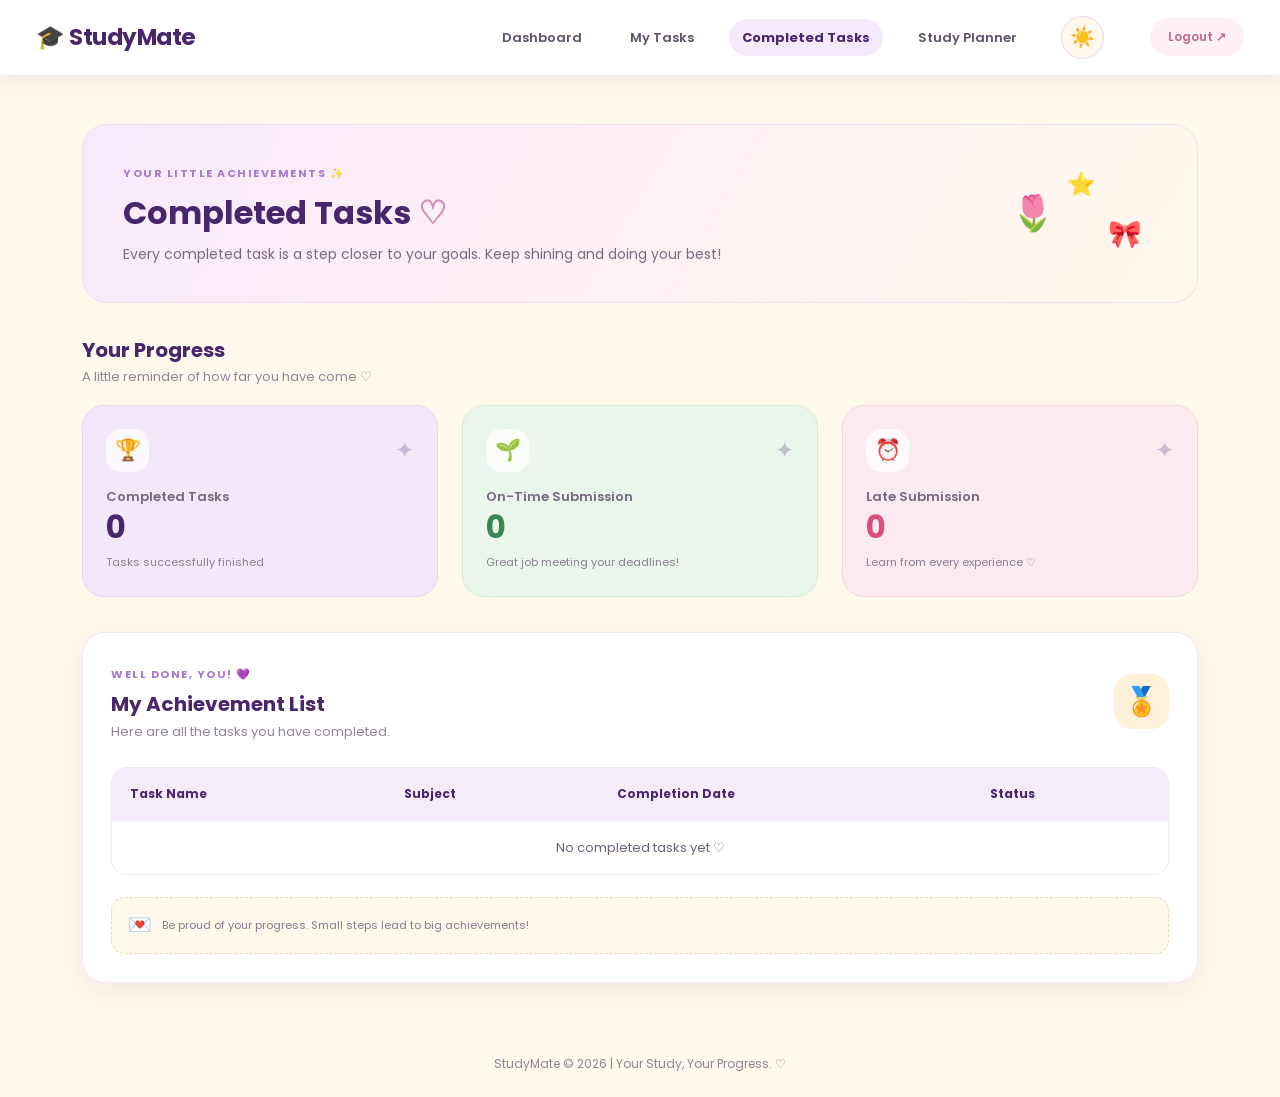
==== completed.html @ da278262 "first commit" ====
<!DOCTYPE html>
<html lang="en">

<head>
    <meta charset="UTF-8">
    <meta name="viewport" content="width=device-width, initial-scale=1.0">

    <title>Completed Tasks | StudyMate</title>

    <!-- Bootstrap 5 -->
    <link href="https://cdn.jsdelivr.net/npm/bootstrap@5.3.3/dist/css/bootstrap.min.css" rel="stylesheet">

    <!-- Google Font -->
    <link href="https://fonts.googleapis.com/css2?family=Poppins:wght@400;500;600;700&display=swap" rel="stylesheet">

    <!-- Main CSS -->
    <link rel="stylesheet" href="style.css">
</head>

<body class="dashboard-page tasks-page completed-page">

    <!-- NAVBAR -->
    <nav class="navbar navbar-expand-lg study-navbar px-4">

        <div class="container-fluid">

            <a class="navbar-brand fw-bold" href="dashboard.html">
                🎓 StudyMate
            </a>


            <button class="navbar-toggler" type="button"
                data-bs-toggle="collapse"
                data-bs-target="#navbarMenu"
                aria-controls="navbarMenu"
                aria-expanded="false"
                aria-label="Toggle navigation">

                <span class="navbar-toggler-icon"></span>

            </button>


            <div class="collapse navbar-collapse" id="navbarMenu">

                <ul class="navbar-nav ms-auto align-items-lg-center">

                    <li class="nav-item">
                        <a class="nav-link" href="dashboard.html">
                            Dashboard
                        </a>
                    </li>


                    <li class="nav-item">
                        <a class="nav-link" href="tasks.html">
                            My Tasks
                        </a>
                    </li>


                    <li class="nav-item">
                        <a class="nav-link active fw-bold" href="completed.html">
                            Completed Tasks
                        </a>
                    </li>


                    <li class="nav-item">
                        <a class="nav-link" href="planner.html">
                            Study Planner
                        </a>
                    </li>


                    <!-- DARK MODE BUTTON -->
                    <li class="nav-item ms-lg-3">

                        <button type="button"
                            id="themeToggle"
                            class="theme-toggle"
                            aria-label="Toggle dark mode"
                            title="Change theme">

                            <span id="themeIcon">☀️</span>

                        </button>

                    </li>


                    <!-- LOGOUT BUTTON -->
                <li class="nav-item ms-lg-2">
                    <a href="index.html" class="logout-button">
                        Logout ↗
                    </a>
                </li>

                </ul>

            </div>

        </div>

    </nav>


    <!-- MAIN CONTENT -->
    <main class="container ct-container py-5">


        <!-- PAGE HEADING -->
        <section class="ct-welcome">

            <div>

                <span class="ct-small-label">
                    YOUR LITTLE ACHIEVEMENTS ✨
                </span>

                <h1>
                    Completed Tasks <span>♡</span>
                </h1>

                <p>
                    Every completed task is a step closer to your goals.
                    Keep shining and doing your best!
                </p>

            </div>


            <div class="ct-welcome-decoration">

                <span>🌷</span>
                <span>⭐</span>
                <span>🎀</span>

            </div>

        </section>


        <!-- SUMMARY SECTION -->
        <section class="ct-summary-section">

            <div class="ct-section-heading">

                <div>
                    <h4>Your Progress</h4>

                    <p>
                        A little reminder of how far you have come ♡
                    </p>
                </div>

            </div>


            <div class="row g-4">


                <!-- COMPLETED TASKS -->
                <div class="col-md-4">

                    <div class="ct-summary-card ct-purple-card">

                        <div class="ct-card-top">

                            <div class="ct-icon-circle">
                                🏆
                            </div>

                            <span class="ct-card-decoration">
                                ✦
                            </span>

                        </div>

                        <p>Completed Tasks</p>

                        <h2 id="completedCount">0</h2>

                        <small>
                            Tasks successfully finished
                        </small>

                    </div>

                </div>


                <!-- ON-TIME SUBMISSION -->
                <div class="col-md-4">

                    <div class="ct-summary-card ct-green-card">

                        <div class="ct-card-top">

                            <div class="ct-icon-circle">
                                🌱
                            </div>

                            <span class="ct-card-decoration">
                                ✦
                            </span>

                        </div>

                        <p>On-Time Submission</p>

                        <h2 id="onTimeCount">0</h2>

                        <small>
                            Great job meeting your deadlines!
                        </small>

                    </div>

                </div>


                <!-- LATE SUBMISSION -->
                <div class="col-md-4">

                    <div class="ct-summary-card ct-pink-card">

                        <div class="ct-card-top">

                            <div class="ct-icon-circle">
                                ⏰
                            </div>

                            <span class="ct-card-decoration">
                                ✦
                            </span>

                        </div>

                        <p>Late Submission</p>

                        <h2 id="lateCount">0</h2>

                        <small>
                            Learn from every experience ♡
                        </small>

                    </div>

                </div>

            </div>

        </section>


        <!-- ACHIEVEMENT LIST -->
        <section class="ct-achievement-card">

            <div class="ct-achievement-heading">

                <div>

                    <span class="ct-small-label">
                        WELL DONE, YOU! 💜
                    </span>

                    <h4>My Achievement List</h4>

                    <p>
                        Here are all the tasks you have completed.
                    </p>

                </div>


                <div class="ct-trophy-decoration">
                    🏅
                </div>

            </div>


            <!-- COMPLETED TASK TABLE -->
            <div class="table-responsive ct-table-wrapper">

                <table class="table align-middle ct-table">

                    <thead>

                        <tr>
                            <th>Task Name</th>
                            <th>Subject</th>
                            <th>Completion Date</th>
                            <th>Status</th>
                        </tr>

                    </thead>


                    <tbody id="completedTableBody">
                        <!-- Completed tasks will appear here -->
                    </tbody>

                </table>

            </div>


            <!-- BOTTOM NOTE -->
            <div class="ct-bottom-note">

                <span>💌</span>

                <p>
                    Be proud of your progress.
                    Small steps lead to big achievements!
                </p>

            </div>

        </section>

    </main>


    <!-- FOOTER -->
    <footer class="ct-footer text-center py-4">

        <p class="mb-0">
            StudyMate © 2026 | Your Study, Your Progress. ♡
        </p>

    </footer>


    <!-- BOOTSTRAP JAVASCRIPT -->
    <script src="https://cdn.jsdelivr.net/npm/bootstrap@5.3.3/dist/js/bootstrap.bundle.min.js"></script>

    <!-- STUDYMATE JAVASCRIPT -->
    <script src="script.js"></script>

</body>
</html>
---- style.css ----
/* GENERAL */
* {
    margin: 0;
    padding: 0;
    box-sizing: border-box;
}


/* General Background */
body {
    font-family: Arial, sans-serif;
    min-height: 100vh;
    background-color: #FFF8EC;
}

/* Login Page Background */
.login-page {
    background-image: url("bg.jpg");
    background-size: cover;
    background-position: center;
    background-repeat: no-repeat;
    background-attachment: fixed;
}

/* Dashboard Background */
.dashboard-page {
    background-color: #FFF8EC;
    background-image: none;
}

/* MAIN CONTAINER */
.login-container {
    min-height: 100vh;
    display: flex;
    flex-direction: column;
    justify-content: center;
    align-items: center;
    padding: 30px 20px;
}

/* BRAND SECTION */
.brand {
    margin-bottom: 35px;
}

.brand-row {
    display: flex;
    align-items: center;
    justify-content: center;
    gap: 15px;
}

.logo {
    display: flex;
    align-items: center;
    border-right: 2px solid #A879CC;
    padding-right: 15px;
}

.brand-text h1 {
    font-size: 48px;
    font-weight: bold;
    color: #49256C;
    margin: 0;
}

.slogan {
    color: #7541A5;
    font-size: 17px;
    font-style: italic;
    margin-top: 3px;
}

/* LOGIN BOX */
.login-box {
    background-color: #FFFFFF;
    width: 100%;
    max-width: 430px;
    padding: 40px;
    border-radius: 22px;
    text-align: center;
    box-shadow: 0 8px 25px rgba(91, 52, 120, 0.12);
    border: 1px solid #F0E4F4;
}

.login-box h2 {
    color: #49256C;
    font-weight: bold;
    margin-bottom: 8px;
}

.subtitle {
    color: #8B7899;
    margin-bottom: 25px;
}

/* INPUT */
.form-label {
    color: #49256C;
    font-weight: 600;
}

.form-control {
    padding: 13px;
    border: 1.5px solid #DCC7E8;
    border-radius: 10px;
    background-color: #FFFCF7;
}

.form-control:focus {
    border-color: #9364B5;
    box-shadow: 0 0 5px rgba(147, 100, 181, 0.25);
}

/* LOGIN BUTTON */
.login-btn {
    background-color: #7541A5;
    color: white;
    padding: 13px;
    border-radius: 10px;
    font-weight: bold;
    font-size: 17px;
    transition: 0.3s;
}

.login-btn:hover {
    background-color: #49256C;
    color: white;
}

/* ERROR MESSAGE */
#errorMessage {
    font-size: 14px;
}

/* FOOTER */
.footer {
    color: #9679AA;
    font-size: 14px;
    margin-top: 25px;
}

/* MOBILE RESPONSIVE */
@media (max-width: 576px) {

    .brand-row {
        gap: 10px;
    }

    .logo svg {
        width: 65px;
        height: 65px;
    }

    .logo {
        padding-right: 10px;
    }

    .brand-text h1 {
        font-size: 34px;
    }

    .slogan {
        font-size: 12px;
    }

    .login-box {
        padding: 30px 22px;
    }
}



/* =====================================
   STUDYMATE - CUTE PASTEL DASHBOARD
===================================== */

.dashboard-page {
    background: #FFF8EC;
    color: #49256C;
    font-family: 'Poppins', Arial, sans-serif;
    min-height: 100vh;
}

/* NAVIGATION BAR */

.dashboard-page .navbar {
    background: #FFFFFF;
    padding: 15px 0;
    box-shadow: 0 4px 20px rgba(73, 37, 108, 0.07);
    position: sticky;
    top: 0;
    z-index: 1000;
}

.brand-name {
    color: #49256C;
    font-size: 25px;
    font-weight: 800;
}

.brand-icon {
    font-size: 25px;
}

.dashboard-page .nav-link {
    color: #806394;
    font-size: 13px;
    font-weight: 600;
    padding: 10px 15px !important;
    border-radius: 15px;
    transition: 0.3s;
}

.dashboard-page .nav-link:hover,
.dashboard-page .nav-link.active {
    color: #7541A5;
    background: #F4E8FC;
}

/* ADMIN PROFILE */

.admin-profile {
    display: flex;
    align-items: center;
    gap: 10px;
    padding: 6px 12px;
    background: #F8F0FC;
    border-radius: 18px;
}

.admin-profile img {
    width: 42px;
    height: 42px;
    object-fit: cover;
    border-radius: 50%;
    border: 3px solid #DCC2F0;
}

.profile-info h6 {
    color: #49256C;
    font-size: 13px;
    font-weight: 700;
    margin: 0;
}

.profile-info span {
    color: #A879CC;
    font-size: 11px;
}

.logout-button {
    text-decoration: none;
    color: #C36B87;
    background: #FFF0F3;
    padding: 10px 17px;
    border-radius: 15px;
    font-size: 12px;
    font-weight: 600;
    margin-left: 15px;
}

/* MAIN DASHBOARD */

.dashboard-container {
    padding-top: 10px;
    padding-bottom: 30px;
    max-width: 1500px;
    margin: auto;
}

/* WELCOME SECTION */

.welcome-section {
    display: flex;
    justify-content: space-between;
    align-items: center;
    background: linear-gradient(120deg, #F2E5FC, #FFF0F3);
    padding: 5px 10px;
    border-radius: 20px;
    margin-bottom: 30px;
    overflow: hidden;
}

.welcome-label {
    color: #A879CC;
    font-size: 11px;
    font-weight: 700;
    letter-spacing: 2px;
}

.welcome-text h1 {
    font-size: 38px;
    font-weight: 800;
    color: #49256C;
    margin: 13px 0;
}

.welcome-text h1 span {
    color: #C68BD9;
}

.welcome-text p {
    color: #8E77A0;
    font-size: 13px;
    line-height: 1.9;
}

.motivation-tag {
    display: inline-block;
    background: #FFFFFF;
    color: #8956AE;
    padding: 10px 18px;
    border-radius: 20px;
    font-size: 12px;
    font-weight: 600;
    margin-top: 10px;
}

.welcome-decoration {
    display: flex;
    align-items: center;
    gap: 18px;
}

.decoration-star {
    color: #B58AD4;
    font-size: 50px;
}

.decoration-heart {
    color: #D78CB5;
    font-size: 55px;
}

.decoration-flower {
    font-size: 55px;
}

.decoration-sparkle {
    color: #A879CC;
    font-size: 35px;
}

/* SECTION HEADING */

.section-heading {
    display: flex;
    align-items: center;
    justify-content: space-between;
    margin-bottom: 20px;
}

.section-heading h2 {
    font-size: 21px;
    font-weight: 700;
    color: #49256C;
    margin-bottom: 5px;
}

.section-heading p {
    color: #A08BAF;
    font-size: 12px;
}

.heading-decoration {
    font-size: 30px;
    color: #C68BD9;
}

/* SUMMARY CARDS */

.summary-section {
    margin-bottom: 35px;
}

.summary-card {
    height: 100%;
    min-height: 165px;
    padding: 25px;
    border-radius: 23px;
    position: relative;
    overflow: hidden;
    transition: 0.3s ease;
}

.summary-card:hover {
    transform: translateY(-6px);
}

.total-card {
    background: #F0E5FB;
}

.completed-card {
    background: #FCEAF1;
}

.pending-card {
    background: #FFF0D9;
}

.summary-top {
    display: flex;
    align-items: center;
    gap: 12px;
}

.summary-icon {
    width: 42px;
    height: 42px;
    background: rgba(255,255,255,0.75);
    border-radius: 14px;
    display: flex;
    align-items: center;
    justify-content: center;
    font-size: 20px;
}

.summary-label {
    color: #85669C;
    font-size: 11px;
    font-weight: 700;
    letter-spacing: 1px;
}

.summary-card h2 {
    font-size: 37px;
    font-weight: 800;
    color: #49256C;
    margin: 12px 0 2px;
}

.summary-card p {
    font-size: 12px;
    color: #987FA9;
}

.card-decoration {
    position: absolute;
    right: 20px;
    bottom: 15px;
    color: rgba(117, 65, 165, 0.18);
    font-size: 35px;
}

/* CONTENT CARDS */

.content-section {
    margin-bottom: 30px;
}

.content-card {
    height: 100%;
    background: #FFFFFF;
    padding: 28px;
    border-radius: 24px;
    box-shadow: 0 8px 25px rgba(73, 37, 108, 0.06);
}

.card-heading {
    display: flex;
    justify-content: space-between;
    align-items: center;
    margin-bottom: 20px;
}

.card-heading h3 {
    font-size: 17px;
    font-weight: 700;
    color: #49256C;
    margin-bottom: 6px;
}

.card-heading p {
    font-size: 11px;
    color: #A08BAF;
}

.cute-icon {
    font-size: 27px;
}

/* CHART */

.chart-container {
    width: 100%;
    height: 220px;
    position: relative;
}

.chart-legend {
    display: flex;
    justify-content: center;
    gap: 25px;
    margin-top: 20px;
}

.chart-legend div {
    display: flex;
    align-items: center;
    gap: 8px;
    font-size: 11px;
    color: #806394;
    font-weight: 600;
}

.legend-dot {
    width: 10px;
    height: 10px;
    border-radius: 50%;
}

.completed-dot {
    background: #A879CC;
}

.pending-dot {
    background: #F4C9DA;
}

.progress-message {
    background: #F8F0FC;
    color: #8956AE;
    text-align: center;
    padding: 12px;
    border-radius: 15px;
    font-size: 11px;
    font-weight: 600;
    margin-top: 22px;
}

/* UPCOMING ASSIGNMENTS */

.assignment-item {
    display: flex;
    align-items: center;
    gap: 13px;
    padding: 17px 0;
    border-bottom: 1px solid #F2EAF6;
}

.assignment-icon {
    width: 43px;
    height: 43px;
    flex-shrink: 0;
    display: flex;
    justify-content: center;
    align-items: center;
    border-radius: 14px;
    font-size: 19px;
}

.purple-icon {
    background: #F0E5FB;
}

.pink-icon {
    background: #FCEAF1;
}

.yellow-icon {
    background: #FFF0D9;
}

.assignment-details {
    flex: 1;
    min-width: 0;
}

.assignment-details h5 {
    font-size: 12px;
    font-weight: 700;
    color: #49256C;
    margin-bottom: 5px;
}

.assignment-details p {
    font-size: 10px;
    color: #A08BAF;
    margin: 0;
}

.assignment-date {
    text-align: right;
    flex-shrink: 0;
}

.assignment-date span {
    display: block;
    background: #F8F0FC;
    color: #8956AE;
    padding: 7px 10px;
    border-radius: 10px;
    font-size: 10px;
    font-weight: 700;
}

.assignment-date small {
    color: #A08BAF;
    font-size: 9px;
}

.view-tasks-link {
    display: inline-block;
    color: #8956AE;
    text-decoration: none;
    font-size: 12px;
    font-weight: 700;
    margin-top: 20px;
}

/* MOTIVATION MESSAGE */

.bottom-message {
    display: flex;
    align-items: center;
    gap: 18px;
    background: linear-gradient(120deg, #FFF0F3, #F4E8FC);
    padding: 22px 28px;
    border-radius: 22px;
    margin-bottom: 25px;
}

.bottom-message > span {
    font-size: 30px;
}

.bottom-message h4 {
    font-size: 14px;
    color: #49256C;
    font-weight: 700;
    margin-bottom: 5px;
}

.bottom-message p {
    color: #987FA9;
    font-size: 11px;
    margin: 0;
    line-height: 1.7;
}

.bottom-heart {
    margin-left: auto;
}

/* FOOTER */

.dashboard-footer {
    text-align: center;
    padding: 18px 10px;
    border-top: 1px solid #EDE2F3;
}

.dashboard-footer p {
    color: #806394;
    font-size: 11px;
    margin-bottom: 5px;
}

.dashboard-footer span {
    color: #B19CC0;
    font-size: 10px;
}

/* RESPONSIVE */

@media (max-width: 991px) {
    .dashboard-page .navbar-nav {
        margin-top: 15px;
        align-items: flex-start !important;
    }

    .admin-profile {
        width: fit-content;
        margin-top: 12px;
    }

    .logout-button {
        display: inline-block;
        margin: 12px 0 0;
    }
}

@media (max-width: 768px) {
    .dashboard-container {
        padding-top: 22px;
    }

    .welcome-section {
        padding: 27px 22px;
        border-radius: 22px;
    }

    .welcome-text h1 {
        font-size: 27px;
    }

    .welcome-text p {
        font-size: 11px;
    }

    .welcome-decoration {
        display: none;
    }

    .section-heading h2 {
        font-size: 18px;
    }

    .summary-card {
        min-height: 145px;
    }

    .content-card {
        padding: 22px 18px;
    }

    .bottom-message {
        padding: 18px;
        gap: 12px;
    }

    .bottom-message > span {
        font-size: 23px;
    }

    .bottom-heart {
        display: none;
    }
}

@media (max-width: 480px) {
    .brand-name {
        font-size: 22px;
    }

    .welcome-text h1 {
        font-size: 24px;
    }

    .welcome-label {
        font-size: 9px;
    }

    .assignment-item {
        gap: 9px;
    }

    .assignment-details h5 {
        font-size: 11px;
    }

    .assignment-details p {
        font-size: 9px;
    }
}

/* ===== RESPONSIVE DESIGN ===== */

@media (max-width: 768px) {

    .dashboard-page h1 {
        font-size: 26px;
    }

    .dashboard-page .container {
        padding-left: 15px;
        padding-right: 15px;
    }

    .dashboard-page .card {
        margin-bottom: 15px;
    }

    .tasks-page .table {
        font-size: 13px;
    }

    .tasks-page .table th,
    .tasks-page .table td {
        padding: 10px;
        white-space: nowrap;
    }

    .tasks-page .navbar {
        padding: 10px 15px;
    }

}

@media (max-width: 480px) {

    .dashboard-page h1 {
        font-size: 22px;
    }

    .dashboard-page .btn {
        width: 100%;
    }

}


/* =================================
   STUDYMATE - CUTE STUDY PLANNER
================================= */

.planner-page {
    font-family: 'Poppins', sans-serif;
    background: #FFF8EC;
    min-height: 100vh;
}

/* NAVBAR */
.planner-navbar {
    background: #FFFFFF;
    padding: 15px 0;
    box-shadow: 0 3px 15px rgba(73, 37, 108, 0.07);
}

.planner-navbar .navbar-brand {
    color: #49256C;
    font-weight: 700;
    font-size: 23px;
}

.planner-navbar .nav-link {
    color: #765D87;
    font-size: 13px;
    font-weight: 500;
    margin-left: 12px;
    transition: 0.3s;
}

.planner-navbar .nav-link:hover,
.planner-navbar .nav-link.active {
    color: #A879CC;
}

/* MAIN CONTAINER */
.planner-container {
    max-width: 1100px;
    padding-top: 40px;
    padding-bottom: 40px;
}

/* PAGE HEADING */
.planner-heading {
    display: flex;
    justify-content: space-between;
    align-items: center;
    margin-bottom: 28px;
}

.planner-small-label {
    color: #A879CC;
    font-size: 11px;
    font-weight: 700;
    letter-spacing: 2px;
}

.planner-heading h1 {
    color: #49256C;
    font-size: 32px;
    font-weight: 700;
    margin: 10px 0;
}

.planner-heading p {
    color: #917F9D;
    font-size: 13px;
}

.planner-decoration {
    font-size: 30px;
    display: flex;
    gap: 12px;
    align-items: center;
}

/* WELCOME CARD */
.planner-welcome {
    background: linear-gradient(110deg, #EDE0F8, #FCE6EF);
    border: 1px solid #EAD7F4;
    border-radius: 20px;
    padding: 20px 25px;
    display: flex;
    align-items: center;
    gap: 18px;
    margin-bottom: 25px;
    position: relative;
    overflow: hidden;
}

.welcome-icon {
    background: #FFFFFF;
    width: 52px;
    height: 52px;
    border-radius: 16px;
    display: flex;
    justify-content: center;
    align-items: center;
    font-size: 25px;
    flex-shrink: 0;
}

.planner-welcome h5 {
    color: #49256C;
    font-weight: 700;
    font-size: 15px;
    margin-bottom: 5px;
}

.planner-welcome p {
    color: #806B8D;
    font-size: 12px;
    margin: 0;
}

.welcome-star {
    margin-left: auto;
    color: #A879CC;
    font-size: 35px;
}

/* FORM AND SCHEDULE CARDS */
.planner-form-card,
.planner-schedule-card {
    background: #FFFFFF;
    border: 1px solid #F0E6F5;
    border-radius: 22px;
    padding: 28px;
    margin-bottom: 25px;
    box-shadow: 0 7px 25px rgba(73, 37, 108, 0.06);
    transition: 0.3s;
}

.planner-form-card:hover,
.planner-schedule-card:hover {
    box-shadow: 0 10px 30px rgba(73, 37, 108, 0.10);
}

/* SECTION HEADING */
.section-heading {
    display: flex;
    align-items: center;
    gap: 14px;
    margin-bottom: 25px;
}

.section-icon {
    width: 48px;
    height: 48px;
    background: #F3E8FC;
    border-radius: 15px;
    display: flex;
    justify-content: center;
    align-items: center;
    font-size: 22px;
}

.section-heading h3 {
    color: #49256C;
    font-size: 18px;
    font-weight: 700;
    margin: 0 0 5px;
}

.section-heading p {
    color: #A18DAE;
    font-size: 12px;
    margin: 0;
}

/* FORM INPUTS */
.planner-form-card label {
    color: #624675;
    font-size: 12px;
    font-weight: 600;
    margin-bottom: 9px;
}

.planner-form-card .form-control {
    background: #FFFCFF;
    border: 1px solid #E9DDF0;
    border-radius: 12px;
    padding: 12px 14px;
    color: #49256C;
    font-size: 13px;
    box-shadow: none;
}

.planner-form-card .form-control:focus {
    border-color: #A879CC;
    box-shadow: 0 0 0 3px rgba(168, 121, 204, 0.13);
    background: #FFFFFF;
}

.planner-form-card .form-control::placeholder {
    color: #BBAEC5;
}

/* ADD BUTTON */
.planner-btn {
    background: linear-gradient(100deg, #7541A5, #A879CC);
    color: #FFFFFF;
    border: none;
    border-radius: 12px;
    padding: 12px 24px;
    font-family: 'Poppins', sans-serif;
    font-size: 13px;
    font-weight: 600;
    margin-top: 8px;
    transition: 0.3s;
    box-shadow: 0 5px 12px rgba(117, 65, 165, 0.20);
}

.planner-btn span {
    font-size: 17px;
    margin-right: 5px;
}

.planner-btn:hover {
    background: #49256C;
    transform: translateY(-2px);
    box-shadow: 0 7px 15px rgba(73, 37, 108, 0.20);
}

/* SCHEDULE TABLE */
.schedule-heading {
    margin-bottom: 20px;
}

.schedule-decoration {
    margin-left: auto;
    font-size: 30px;
    color: #D9B8EA;
}

.planner-table {
    margin-bottom: 0;
    vertical-align: middle;
}

.planner-table thead th {
    background: #F6EFFB;
    color: #684681;
    border: none;
    padding: 15px 12px;
    font-size: 11px;
    font-weight: 700;
    white-space: nowrap;
}

.planner-table thead th:first-child {
    border-radius: 10px 0 0 10px;
}

.planner-table thead th:last-child {
    border-radius: 0 10px 10px 0;
}

.planner-table tbody td {
    color: #765F85;
    border-bottom: 1px solid #F2EAF5;
    padding: 16px 12px;
    font-size: 12px;
}

.planner-table tbody tr:hover {
    background: #FFFAFF;
}

/* EMPTY MESSAGE */
.empty-planner {
    text-align: center;
    padding: 35px 15px;
    color: #9C85AB;
}

.empty-planner div {
    font-size: 38px;
    margin-bottom: 10px;
}

.empty-planner h5 {
    color: #684681;
    font-size: 14px;
    font-weight: 700;
}

.empty-planner p {
    font-size: 12px;
    margin: 0;
}

/* BOTTOM QUOTE */
.planner-quote {
    text-align: center;
    color: #987EAA;
    font-size: 12px;
    font-style: italic;
    padding: 12px;
}

.planner-quote span {
    margin: 0 8px;
    color: #D6A9E7;
}

/* RESPONSIVE */
@media (max-width: 768px) {
    .planner-container {
        padding-top: 25px;
    }

    .planner-heading h1 {
        font-size: 25px;
    }

    .planner-decoration {
        font-size: 22px;
        gap: 5px;
    }

    .planner-form-card,
    .planner-schedule-card {
        padding: 20px 15px;
    }

    .planner-welcome {
        padding: 17px;
    }

    .planner-welcome p {
        line-height: 1.7;
    }
}

/* =====================================
   STUDYMATE - MY TASKS PAGE DESIGN
===================================== */

.tasks-page {
    background: #FFF8EC;
    font-family: 'Poppins', sans-serif;
    color: #49256C;
}

/* Navigation Bar */
.study-navbar {
    background: rgba(255, 255, 255, 0.95);
    box-shadow: 0 4px 18px rgba(73, 37, 108, 0.07);
    border-bottom: 1px solid #F1E5F6;
}

.study-navbar .navbar-brand {
    color: #49256C;
    font-size: 23px;
    letter-spacing: -0.5px;
}

.study-navbar .nav-link {
    color: #766783;
    font-size: 13px;
    margin: 0 7px;
    padding: 9px 13px !important;
    border-radius: 20px;
    transition: 0.3s;
}

.study-navbar .nav-link:hover,
.study-navbar .nav-link.active {
    color: #7541A5;
    background: #F4EAFB;
}

.study-navbar .logout-link:hover {
    color: #D65B85;
    background: #FFF0F4;
}


/* Main Container */
.tasks-container {
    max-width: 1180px;
}


/* Page Heading */
.tasks-heading {
    display: flex;
    justify-content: space-between;
    align-items: center;
    padding: 10px 5px 20px;
}

.heading-label,
.section-label {
    color: #B17BCB;
    font-size: 10px;
    font-weight: 700;
    letter-spacing: 2px;
}

.tasks-heading h1 {
    color: #49256C;
    font-size: 34px;
    margin-top: 8px;
    margin-bottom: 8px;
}

.tasks-heading h1 span {
    color: #E59AB8;
}

.tasks-heading p {
    color: #91849B;
    font-size: 13px;
    margin: 0;
}

.heading-decoration {
    display: flex;
    align-items: center;
    gap: 14px;
    font-size: 30px;
}

.heading-decoration span:nth-child(2) {
    font-size: 42px;
}


/* Reminder Banner */
.study-reminder {
    display: flex;
    align-items: center;
    gap: 15px;
    position: relative;
    overflow: hidden;
    padding: 17px 22px;
    background: linear-gradient(110deg, #F5E8FB, #FFF0F5);
    border: 1px solid #F0DDF7;
    border-radius: 18px;
}

.reminder-icon {
    width: 45px;
    height: 45px;
    min-width: 45px;
    display: flex;
    align-items: center;
    justify-content: center;
    background: white;
    border-radius: 14px;
    font-size: 22px;
}

.study-reminder h6 {
    color: #633B83;
    font-size: 13px;
    font-weight: 700;
    margin-bottom: 4px;
}

.study-reminder p {
    color: #92819D;
    font-size: 11px;
}

.reminder-sparkle {
    position: absolute;
    right: 25px;
    top: 12px;
    color: #D7A8E6;
    font-size: 25px;
}


/* Summary Cards */
.summary-card {
    display: flex;
    align-items: center;
    gap: 15px;
    min-height: 135px;
    padding: 22px;
    border-radius: 20px;
    position: relative;
    overflow: hidden;
    transition: 0.3s ease;
}

.summary-card:hover {
    transform: translateY(-5px);
    box-shadow: 0 12px 25px rgba(73, 37, 108, 0.09);
}

.total-card {
    background: #F0E7FA;
    border: 1px solid #E6D7F4;
}

.pending-card {
    background: #FFF0D9;
    border: 1px solid #F8E4C3;
}

.progress-card {
    background: #FCE8F0;
    border: 1px solid #F5D8E5;
}

.summary-icon {
    width: 53px;
    height: 53px;
    min-width: 53px;
    display: flex;
    align-items: center;
    justify-content: center;
    background: rgba(255, 255, 255, 0.8);
    border-radius: 17px;
    font-size: 25px;
}

.summary-card p {
    color: #897A94;
    font-size: 12px;
    font-weight: 500;
    margin-bottom: 2px;
}

.summary-card h2 {
    font-size: 29px;
    font-weight: 700;
    margin: 0;
}

.total-card h2 {
    color: #7541A5;
}

.pending-card h2 {
    color: #D99A38;
}

.progress-card h2 {
    color: #D46D9A;
}

.summary-card small {
    color: #9B8FA3;
    font-size: 10px;
}

.card-decoration {
    position: absolute;
    right: 17px;
    top: 12px;
    color: rgba(117, 65, 165, 0.2);
    font-size: 25px;
}


/* Search and Filter */
.task-tools {
    display: flex;
    gap: 15px;
}

.search-wrapper,
.filter-wrapper {
    display: flex;
    align-items: center;
    gap: 10px;
    background: white;
    border: 1px solid #EDE2F2;
    border-radius: 14px;
    padding: 5px 14px;
    box-shadow: 0 3px 12px rgba(73, 37, 108, 0.04);
}

.search-wrapper {
    flex: 7;
}

.filter-wrapper {
    flex: 5;
}

.search-wrapper > span,
.filter-wrapper > span {
    font-size: 16px;
}

.search-wrapper .form-control,
.filter-wrapper .form-select {
    border: none;
    box-shadow: none;
    color: #624B73;
    font-size: 12px;
    background-color: transparent;
    padding: 10px 5px;
}

.search-wrapper .form-control::placeholder {
    color: #B4A9BC;
}

.filter-wrapper .form-select {
    cursor: pointer;
}


/* Assignment Card */
.assignment-card {
    background: white;
    border: 1px solid #F0E7F3;
    border-radius: 22px;
    padding: 25px;
    box-shadow: 0 7px 25px rgba(73, 37, 108, 0.06);
}

.assignment-header {
    display: flex;
    justify-content: space-between;
    align-items: center;
    gap: 15px;
    margin-bottom: 22px;
}

.assignment-header h4 {
    color: #49256C;
    font-size: 21px;
    font-weight: 700;
    margin-top: 7px;
    margin-bottom: 5px;
}

.assignment-header h4 span {
    color: #E59AB8;
}

.assignment-header p {
    color: #A195AA;
    font-size: 11px;
    margin-bottom: 0;
}


/* Add Task Button */
.add-task-btn {
    background: #7541A5;
    color: white;
    border: none;
    padding: 11px 20px;
    border-radius: 13px;
    font-size: 12px;
    font-weight: 600;
    box-shadow: 0 5px 12px rgba(117, 65, 165, 0.2);
    transition: 0.3s;
}

.add-task-btn span {
    font-size: 17px;
    margin-right: 4px;
}

.add-task-btn:hover {
    background: #49256C;
    color: white;
    transform: translateY(-2px);
}


/* Assignment Table */
.task-table {
    margin-bottom: 0;
    color: #65566F;
}

.task-table thead th {
    background: #F8F2FB;
    color: #76548D;
    font-size: 11px;
    font-weight: 700;
    padding: 15px 13px;
    border: none;
    white-space: nowrap;
}

.task-table thead th:first-child {
    border-radius: 10px 0 0 10px;
}

.task-table thead th:last-child {
    border-radius: 0 10px 10px 0;
}

.task-table tbody td {
    color: #75677F;
    font-size: 11px;
    padding: 17px 13px;
    border-bottom: 1px solid #F3EDF5;
    vertical-align: middle;
}

.task-table tbody tr {
    transition: 0.2s;
}

.task-table tbody tr:hover {
    background: #FFFAFD;
}

.task-table tbody tr:last-child td {
    border-bottom: none;
}


/* Table Buttons */
.task-table .btn {
    font-size: 10px;
    border-radius: 8px;
    padding: 6px 10px;
    margin: 2px;
}


/* Table Status Badges */
.task-table .badge {
    padding: 7px 10px;
    border-radius: 20px;
    font-size: 9px;
    font-weight: 600;
}


/* Small Reminder Under Table */
.table-note {
    display: flex;
    align-items: center;
    gap: 9px;
    background: #FFF8EC;
    border-radius: 12px;
    padding: 12px 15px;
    margin-top: 18px;
}

.table-note span {
    font-size: 18px;
}

.table-note p {
    color: #A08FA9;
    font-size: 10px;
}


/* Add/Edit Modal */
.task-modal {
    border: none;
    border-radius: 22px;
    overflow: hidden;
    box-shadow: 0 15px 40px rgba(73, 37, 108, 0.15);
}

.task-modal-header {
    background: linear-gradient(120deg, #F1E5FA, #FCEAF1);
    border-bottom: 1px solid #F0E1F3;
    padding: 24px;
}

.modal-decoration {
    color: #B17BCB;
    font-size: 9px;
    font-weight: 700;
    letter-spacing: 2px;
}

.task-modal .modal-title {
    color: #49256C;
    font-size: 21px;
    margin-top: 7px;
}

.task-modal-header p {
    color: #9987A3;
    font-size: 10px;
    margin-top: 5px;
}

.task-modal .modal-body {
    padding: 25px;
    background: #FFFDFF;
}

.task-modal .form-label {
    color: #684781;
    font-size: 12px;
    font-weight: 600;
    margin-bottom: 8px;
}

.task-modal .form-control,
.task-modal .form-select {
    background-color: #FFFAFD;
    border: 1px solid #EADDED;
    border-radius: 11px;
    padding: 11px 13px;
    color: #624B73;
    font-size: 12px;
    box-shadow: none;
}

.task-modal .form-control:focus,
.task-modal .form-select:focus {
    border-color: #B78BD0;
    box-shadow: 0 0 0 3px rgba(183, 139, 208, 0.15);
}

.task-modal .form-control::placeholder {
    color: #B7AABB;
}


/* Save Button */
.save-task-btn {
    background: #7541A5;
    color: white;
    border: none;
    padding: 12px;
    border-radius: 12px;
    font-size: 13px;
    font-weight: 600;
    transition: 0.3s;
}

.save-task-btn:hover {
    background: #49256C;
    color: white;
    transform: translateY(-2px);
}


/* Footer */
.tasks-footer {
    margin-top: 25px;
    border-top: 1px solid #F0E5F2;
    background: rgba(255, 255, 255, 0.45);
}

.tasks-footer p {
    color: #8B6BA0;
    font-size: 11px;
    font-weight: 600;
}

.tasks-footer small {
    color: #B0A3B7;
    font-size: 10px;
}


/* Responsive Design */
@media (max-width: 768px) {

    .tasks-heading {
        align-items: flex-start;
    }

    .heading-decoration {
        gap: 5px;
        font-size: 22px;
    }

    .heading-decoration span:nth-child(2) {
        font-size: 30px;
    }

    .tasks-heading h1 {
        font-size: 28px;
    }

    .task-tools {
        flex-direction: column;
    }

    .assignment-card {
        padding: 17px;
    }

    .assignment-header {
        align-items: flex-start;
        flex-direction: column;
    }

    .add-task-btn {
        width: 100%;
    }

    .summary-card {
        min-height: 115px;
    }

    .study-reminder {
        padding: 14px;
    }

    .reminder-sparkle {
        display: none;
    }
}

@media (max-width: 480px) {

    .heading-decoration {
        display: none;
    }

    .tasks-heading h1 {
        font-size: 26px;
    }

    .assignment-header h4 {
        font-size: 18px;
    }

    .task-modal .modal-body {
        padding: 20px;
    }
}

/* ==========================================
   COMPLETED TASKS PAGE - STUDYMATE
   Special CSS: Does not affect Dashboard
========================================== */

/* Main page */
.completed-page {
    font-family: 'Poppins', sans-serif;
}

/* Navigation */
.completed-page .navbar-brand {
    color: #49256C;
}

.completed-page .navbar-nav .nav-link {
    color: #5F526B;
    transition: 0.3s ease;
}

.completed-page .navbar-nav .nav-link:hover,
.completed-page .navbar-nav .nav-link.active {
    color: #49256C;
}

/* Main container */
.completed-page .ct-container {
    padding-top: 45px;
    padding-bottom: 55px;
}

/* Welcome section */
.completed-page .ct-welcome {
    background: linear-gradient(120deg, #F7EAFB, #FFF1F5, #FFF8EC);
    border-radius: 25px;
    padding: 35px 40px;
    margin-bottom: 35px;
    display: flex;
    justify-content: space-between;
    align-items: center;
    position: relative;
    overflow: hidden;
    border: 1px solid #F1DDF5;
}

.completed-page .ct-small-label {
    color: #A879CC;
    font-size: 11px;
    font-weight: 700;
    letter-spacing: 1.5px;
}

.completed-page .ct-welcome h1 {
    color: #49256C;
    font-size: 32px;
    font-weight: 700;
    margin-top: 10px;
    margin-bottom: 10px;
}

.completed-page .ct-welcome h1 span {
    color: #D58DB9;
}

.completed-page .ct-welcome p {
    color: #786B80;
    font-size: 14px;
    margin-bottom: 0;
    line-height: 1.8;
}

.completed-page .ct-welcome-decoration {
    display: flex;
    align-items: center;
    gap: 12px;
    font-size: 35px;
    padding-right: 15px;
}

.completed-page .ct-welcome-decoration span:nth-child(2) {
    font-size: 23px;
    align-self: flex-start;
    margin-top: -20px;
}

.completed-page .ct-welcome-decoration span:nth-child(3) {
    font-size: 27px;
    align-self: flex-end;
    margin-bottom: -15px;
}


/* Summary section */
.completed-page .ct-summary-section {
    margin-bottom: 35px;
}

.completed-page .ct-section-heading {
    margin-bottom: 18px;
}

.completed-page .ct-section-heading h4 {
    color: #49256C;
    font-size: 20px;
    font-weight: 700;
    margin-bottom: 5px;
}

.completed-page .ct-section-heading p {
    color: #918497;
    font-size: 13px;
    margin-bottom: 0;
}


/* Summary cards */
.completed-page .ct-summary-card {
    min-height: 190px;
    padding: 23px;
    border-radius: 22px;
    position: relative;
    overflow: hidden;
    transition: transform 0.3s ease, box-shadow 0.3s ease;
}

.completed-page .ct-summary-card:hover {
    transform: translateY(-5px);
    box-shadow: 0 12px 25px rgba(73, 37, 108, 0.10);
}

.completed-page .ct-purple-card {
    background: #F3E8FA;
    border: 1px solid #E8D5F3;
}

.completed-page .ct-green-card {
    background: #EAF5EC;
    border: 1px solid #D5EBD9;
}

.completed-page .ct-pink-card {
    background: #FCEAF1;
    border: 1px solid #F4D5E2;
}

.completed-page .ct-card-top {
    display: flex;
    justify-content: space-between;
    align-items: center;
    margin-bottom: 15px;
}

.completed-page .ct-icon-circle {
    width: 43px;
    height: 43px;
    border-radius: 15px;
    background: rgba(255, 255, 255, 0.75);
    display: flex;
    align-items: center;
    justify-content: center;
    font-size: 21px;
}

.completed-page .ct-card-decoration {
    color: rgba(73, 37, 108, 0.25);
    font-size: 23px;
}

.completed-page .ct-summary-card p {
    color: #75677F;
    font-size: 13px;
    font-weight: 600;
    margin-bottom: 3px;
}

.completed-page .ct-summary-card h2 {
    color: #49256C;
    font-size: 31px;
    font-weight: 700;
    margin-bottom: 3px;
}

.completed-page .ct-green-card h2 {
    color: #388653;
}

.completed-page .ct-pink-card h2 {
    color: #D94F78;
}

.completed-page .ct-summary-card small {
    color: #8C7E93;
    font-size: 11px;
}


/* Achievement card */
.completed-page .ct-achievement-card {
    background: #FFFFFF;
    border-radius: 23px;
    padding: 28px;
    border: 1px solid #F0E8F3;
    box-shadow: 0 8px 25px rgba(73, 37, 108, 0.06);
}

.completed-page .ct-achievement-heading {
    display: flex;
    justify-content: space-between;
    align-items: center;
    margin-bottom: 25px;
}

.completed-page .ct-achievement-heading h4 {
    color: #49256C;
    font-size: 20px;
    font-weight: 700;
    margin-top: 7px;
    margin-bottom: 6px;
}

.completed-page .ct-achievement-heading p {
    color: #918497;
    font-size: 13px;
    margin-bottom: 0;
}

.completed-page .ct-trophy-decoration {
    width: 55px;
    height: 55px;
    border-radius: 18px;
    background: #FFF1D9;
    display: flex;
    align-items: center;
    justify-content: center;
    font-size: 28px;
}


/* Table */
.completed-page .ct-table-wrapper {
    border-radius: 15px;
    border: 1px solid #F0E8F3;
    overflow: hidden;
}

.completed-page .ct-table {
    margin-bottom: 0;
    min-width: 650px;
}

.completed-page .ct-table thead th {
    background: #F5ECFA;
    color: #49256C;
    font-size: 12px;
    font-weight: 700;
    padding: 17px 18px;
    border-bottom: 1px solid #EADCF1;
    white-space: nowrap;
}

.completed-page .ct-table tbody td {
    color: #6F6278;
    font-size: 13px;
    padding: 17px 18px;
    border-bottom: 1px solid #F3EDF5;
    vertical-align: middle;
}

.completed-page .ct-table tbody tr:last-child td {
    border-bottom: none;
}

.completed-page .ct-table tbody tr {
    transition: background 0.2s ease;
}

.completed-page .ct-table tbody tr:hover {
    background: #FFFAFD;
}

/* Status badges generated by script.js */
.completed-page .ct-table .badge {
    padding: 8px 12px;
    border-radius: 20px;
    font-size: 10px;
    font-weight: 600;
}


/* Bottom note */
.completed-page .ct-bottom-note {
    display: flex;
    align-items: center;
    gap: 10px;
    background: #FFF8EC;
    border: 1px dashed #EBD8B9;
    border-radius: 14px;
    padding: 13px 16px;
    margin-top: 22px;
}

.completed-page .ct-bottom-note span {
    font-size: 19px;
}

.completed-page .ct-bottom-note p {
    color: #8B7890;
    font-size: 11px;
    margin-bottom: 0;
}


/* Footer */
.completed-page .ct-footer {
    text-align: center;
    padding: 20px 15px;
}

.completed-page .ct-footer p {
    color: #918497;
    font-size: 12px;
    margin-bottom: 0;
}


/* Responsive design */
@media (max-width: 768px) {

    .completed-page .ct-container {
        padding-top: 25px;
        padding-bottom: 35px;
    }

    .completed-page .ct-welcome {
        padding: 25px 22px;
    }

    .completed-page .ct-welcome h1 {
        font-size: 25px;
    }

    .completed-page .ct-welcome-decoration {
        font-size: 25px;
        gap: 5px;
    }

    .completed-page .ct-summary-card {
        min-height: 170px;
    }

    .completed-page .ct-achievement-card {
        padding: 20px 15px;
    }

    .completed-page .ct-achievement-heading h4 {
        font-size: 18px;
    }

    .completed-page .ct-trophy-decoration {
        width: 45px;
        height: 45px;
        font-size: 23px;
    }
}

@media (max-width: 480px) {

    .completed-page .ct-welcome-decoration {
        display: none;
    }

    .completed-page .ct-welcome h1 {
        font-size: 23px;
    }

    .completed-page .ct-achievement-heading p {
        font-size: 11px;
    }

    .completed-page .ct-bottom-note p {
        line-height: 1.6;
    }
}



/* ==================================
   DASHBOARD - TWO CHARTS
================================== */

.chart-container {
    position: relative;
    width: 100%;
    height: 280px;
}

.chart-card {
    height: 100%;
}

@media (max-width: 991px) {

    .chart-container {
        height: 260px;
    }

}


/* ==================================
   DARK MODE BUTTON
================================== */

.theme-toggle {
    width: 43px;
    height: 43px;
    border: 1px solid #E5D6F0;
    border-radius: 50%;
    background-color: #FFF8EC;
    color: #49256C;
    font-size: 20px;
    cursor: pointer;
    margin-right: 15px;
    transition: 0.3s ease;
}

.theme-toggle:hover {
    transform: rotate(15deg);
    background-color: #F4C9DA;
}


/* ==================================
   DARK MODE - MAIN BACKGROUND
================================== */

body.dark-mode {
    background-color: #191523 !important;
    color: #F5EDF9 !important;
}


/* NAVBAR */

body.dark-mode .navbar {
    background-color: #251C32 !important;
}

body.dark-mode .navbar-brand,
body.dark-mode .nav-link {
    color: #F5EDF9 !important;
}

body.dark-mode .nav-link.active {
    color: #D9B8F2 !important;
}

body.dark-mode .navbar-toggler {
    background-color: #F5EDF9;
}


/* WELCOME SECTION */

body.dark-mode .welcome-section {
    background-color: #30243E !important;
    color: #F5EDF9 !important;
}

body.dark-mode .welcome-section h1,
body.dark-mode .welcome-section p {
    color: #F5EDF9 !important;
}


/* SECTION HEADINGS */

body.dark-mode .section-heading h2,
body.dark-mode .section-heading p {
    color: #F5EDF9 !important;
}


/* SUMMARY CARDS */

body.dark-mode .summary-card {
    background-color: #30243E !important;
    color: #F5EDF9 !important;
}

body.dark-mode .summary-card h2,
body.dark-mode .summary-card p,
body.dark-mode .summary-label {
    color: #F5EDF9 !important;
}


/* CONTENT CARDS */

body.dark-mode .content-card,
body.dark-mode .card {
    background-color: #30243E !important;
    color: #F5EDF9 !important;
    border-color: #49375B !important;
}

body.dark-mode .card-heading h3,
body.dark-mode .card-heading p,
body.dark-mode .content-card h3,
body.dark-mode .content-card p {
    color: #F5EDF9 !important;
}


/* TABLES */

body.dark-mode table {
    color: #F5EDF9 !important;
}

body.dark-mode .table {
    --bs-table-bg: #30243E;
    --bs-table-color: #F5EDF9;
    --bs-table-border-color: #49375B;
}

body.dark-mode .table th {
    background-color: #49375B !important;
    color: #FFFFFF !important;
}


/* FORM INPUTS */

body.dark-mode .form-control,
body.dark-mode .form-select {
    background-color: #251C32 !important;
    color: #F5EDF9 !important;
    border-color: #665079 !important;
}

body.dark-mode .form-control::placeholder {
    color: #C5B5D1 !important;
}


/* TEXT AND LINKS */

body.dark-mode .text-muted {
    color: #C5B5D1 !important;
}

body.dark-mode .view-tasks-link {
    color: #D9B8F2 !important;
}


/* PLANNER AND FOOTER */

body.dark-mode .bottom-message {
    background-color: #30243E !important;
    color: #F5EDF9 !important;
}

body.dark-mode .dashboard-footer {
    color: #C5B5D1 !important;
}


/* TOGGLE BUTTON IN DARK MODE */

body.dark-mode .theme-toggle {
    background-color: #49375B;
    border-color: #80649A;
}

body.dark-mode .theme-toggle:hover {
    background-color: #604776;
}


/* MODAL */

body.dark-mode .modal-content {
    background-color: #30243E;
    color: #F5EDF9;
    border-color: #49375B;
}

body.dark-mode .modal-header,
body.dark-mode .modal-footer {
    border-color: #49375B;
}

body.dark-mode .btn-close {
    filter: invert(1);
}



/* NAVBAR BUTTON SPACING */
.theme-toggle {
    width: 43px;
    height: 43px;
    border: 1px solid #E5D6F0;
    border-radius: 50%;
    background-color: #FFF8EC;
    font-size: 20px;
    cursor: pointer;
    display: flex;
    align-items: center;
    justify-content: center;
    transition: 0.3s ease;
}

.theme-toggle:hover {
    transform: rotate(15deg);
    background-color: #F4C9DA;
}

.logout-button {
    display: inline-block;
    padding: 10px 18px;
    border-radius: 20px;
    text-decoration: none;
}

/* Mobile spacing */
@media (max-width: 991px) {
    .theme-toggle {
        margin-top: 10px;
        margin-bottom: 10px;
    }
}



/* =================================
   STUDYMATE NAVBAR BUTTONS
================================= */

.theme-toggle {
    width: 43px;
    height: 43px;
    border: 1px solid #E5D6F0;
    border-radius: 50%;
    background-color: #FFF8EC;
    color: #49256C;
    font-size: 20px;
    cursor: pointer;

    display: flex;
    align-items: center;
    justify-content: center;

    transition: 0.3s ease;
}

.theme-toggle:hover {
    transform: rotate(15deg);
    background-color: #F4C9DA;
}

/* Navbar spacing */
.study-navbar .navbar-nav {
    gap: 8px;
}

.study-navbar .logout-link {
    padding: 9px 18px;
    border-radius: 20px;
}

/* Dark mode button appearance */
body.dark-mode .theme-toggle {
    background-color: #49375B;
    border-color: #80649A;
    color: #FFFFFF;
}

body.dark-mode .theme-toggle:hover {
    background-color: #604776;
}

/* Mobile navbar */
@media (max-width: 991px) {

    .study-navbar .navbar-nav {
        align-items: flex-start !important;
        padding-top: 12px;
        gap: 5px;
    }

    .study-navbar .theme-toggle {
        margin-top: 8px;
        margin-bottom: 8px;
    }

}
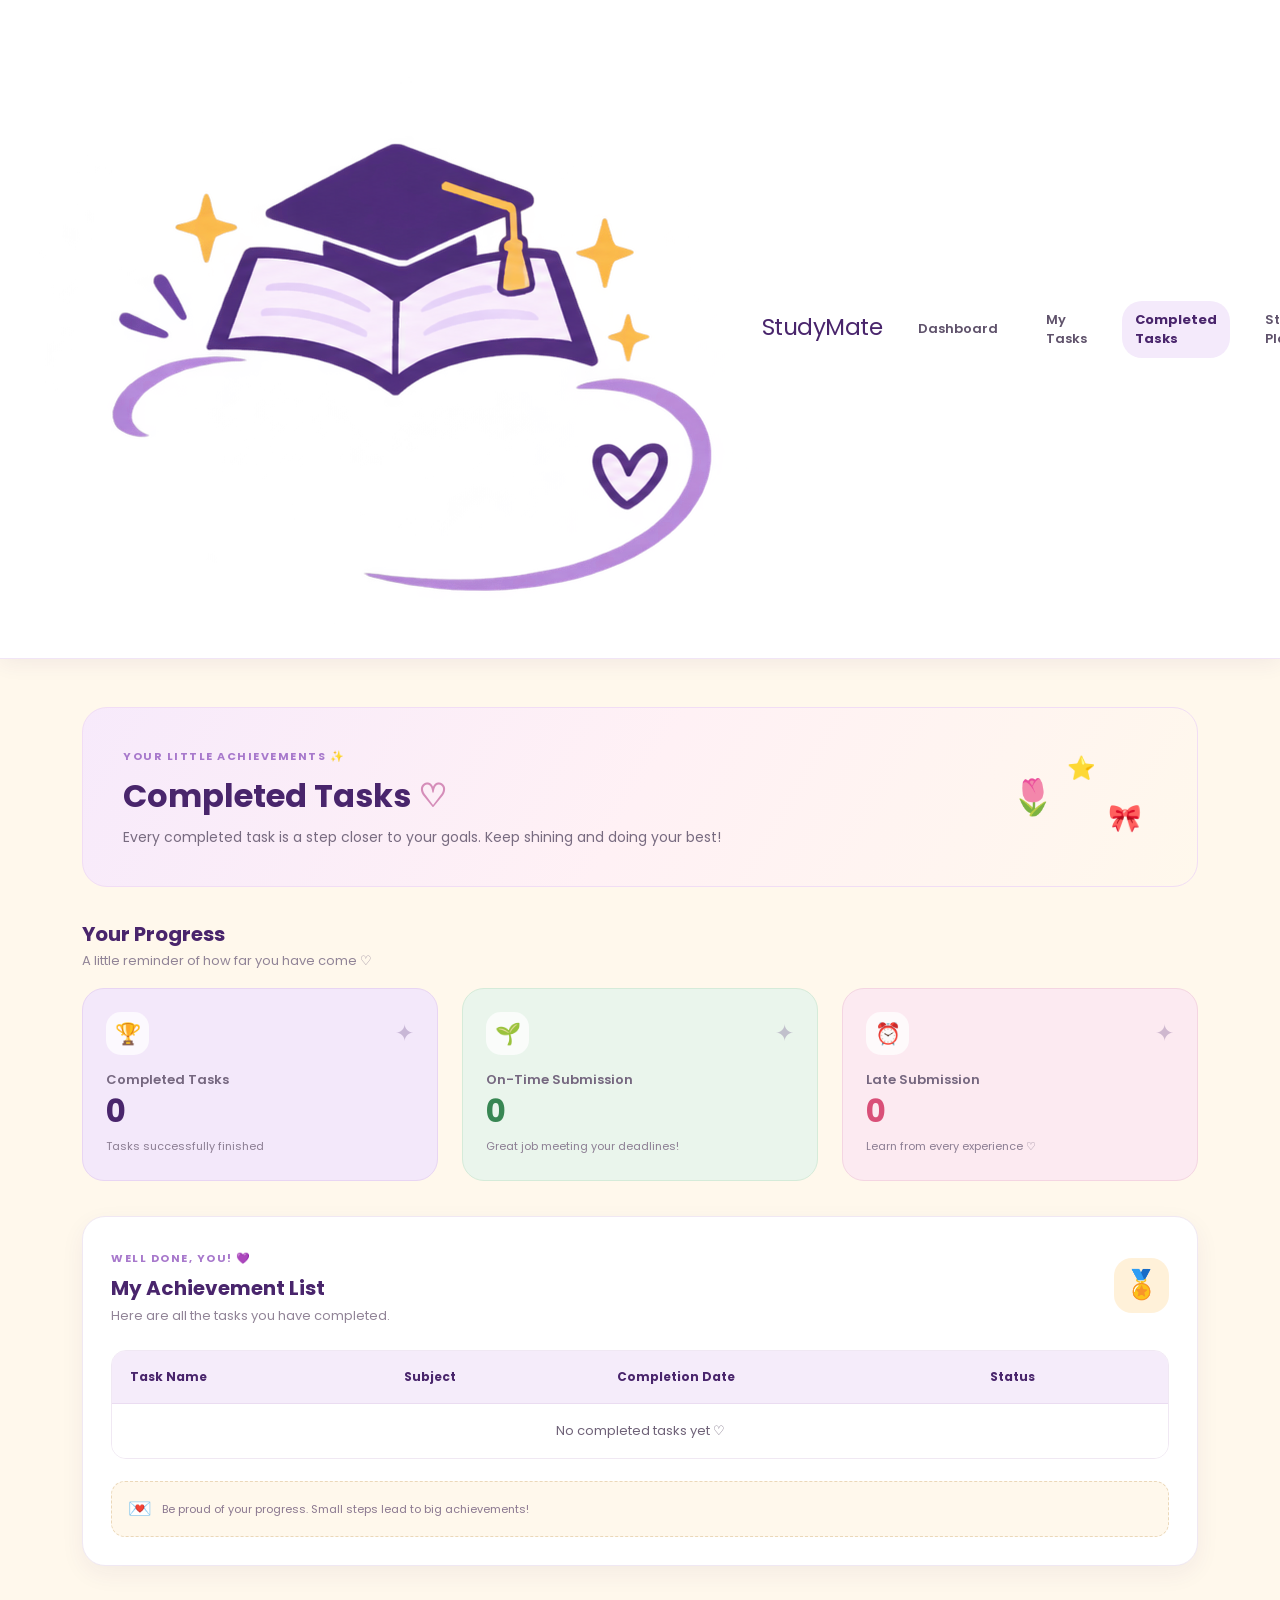
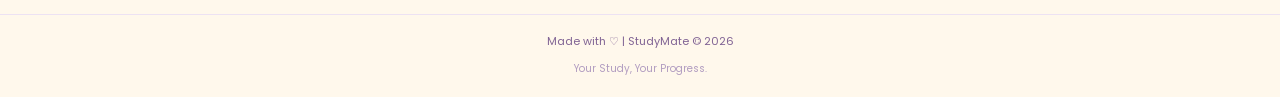
==== commit 08f21f93: "Update completed.html" ====
--- a/completed.html
+++ b/completed.html
@@ -1,4 +1,3 @@
-
 <!DOCTYPE html>
 <html lang="en">
 
@@ -25,9 +24,13 @@
 
         <div class="container-fluid">
 
-            <a class="navbar-brand fw-bold" href="dashboard.html">
-                🎓 StudyMate
-            </a>
+                 <a class="navbar-brand" href="dashboard.html">
+    <img src="logo.png"
+         alt="StudyMate Logo"
+         class="navbar-logo">
+
+    <span>StudyMate</span>
+</a>
 
 
             <button class="navbar-toggler" type="button"
@@ -325,14 +328,13 @@
     </main>
 
 
-    <!-- FOOTER -->
-    <footer class="ct-footer text-center py-4">
-
-        <p class="mb-0">
-            StudyMate © 2026 | Your Study, Your Progress. ♡
-        </p>
-
-    </footer>
+     <!-- FOOTER -->
+        <footer class="dashboard-footer">
+
+            <p>Made with ♡  | StudyMate © 2026</p>
+            <span>Your Study, Your Progress.</span>
+
+        </footer>
 
 
     <!-- BOOTSTRAP JAVASCRIPT -->
@@ -342,4 +344,4 @@
     <script src="script.js"></script>
 
 </body>
-</html>
+</html>
